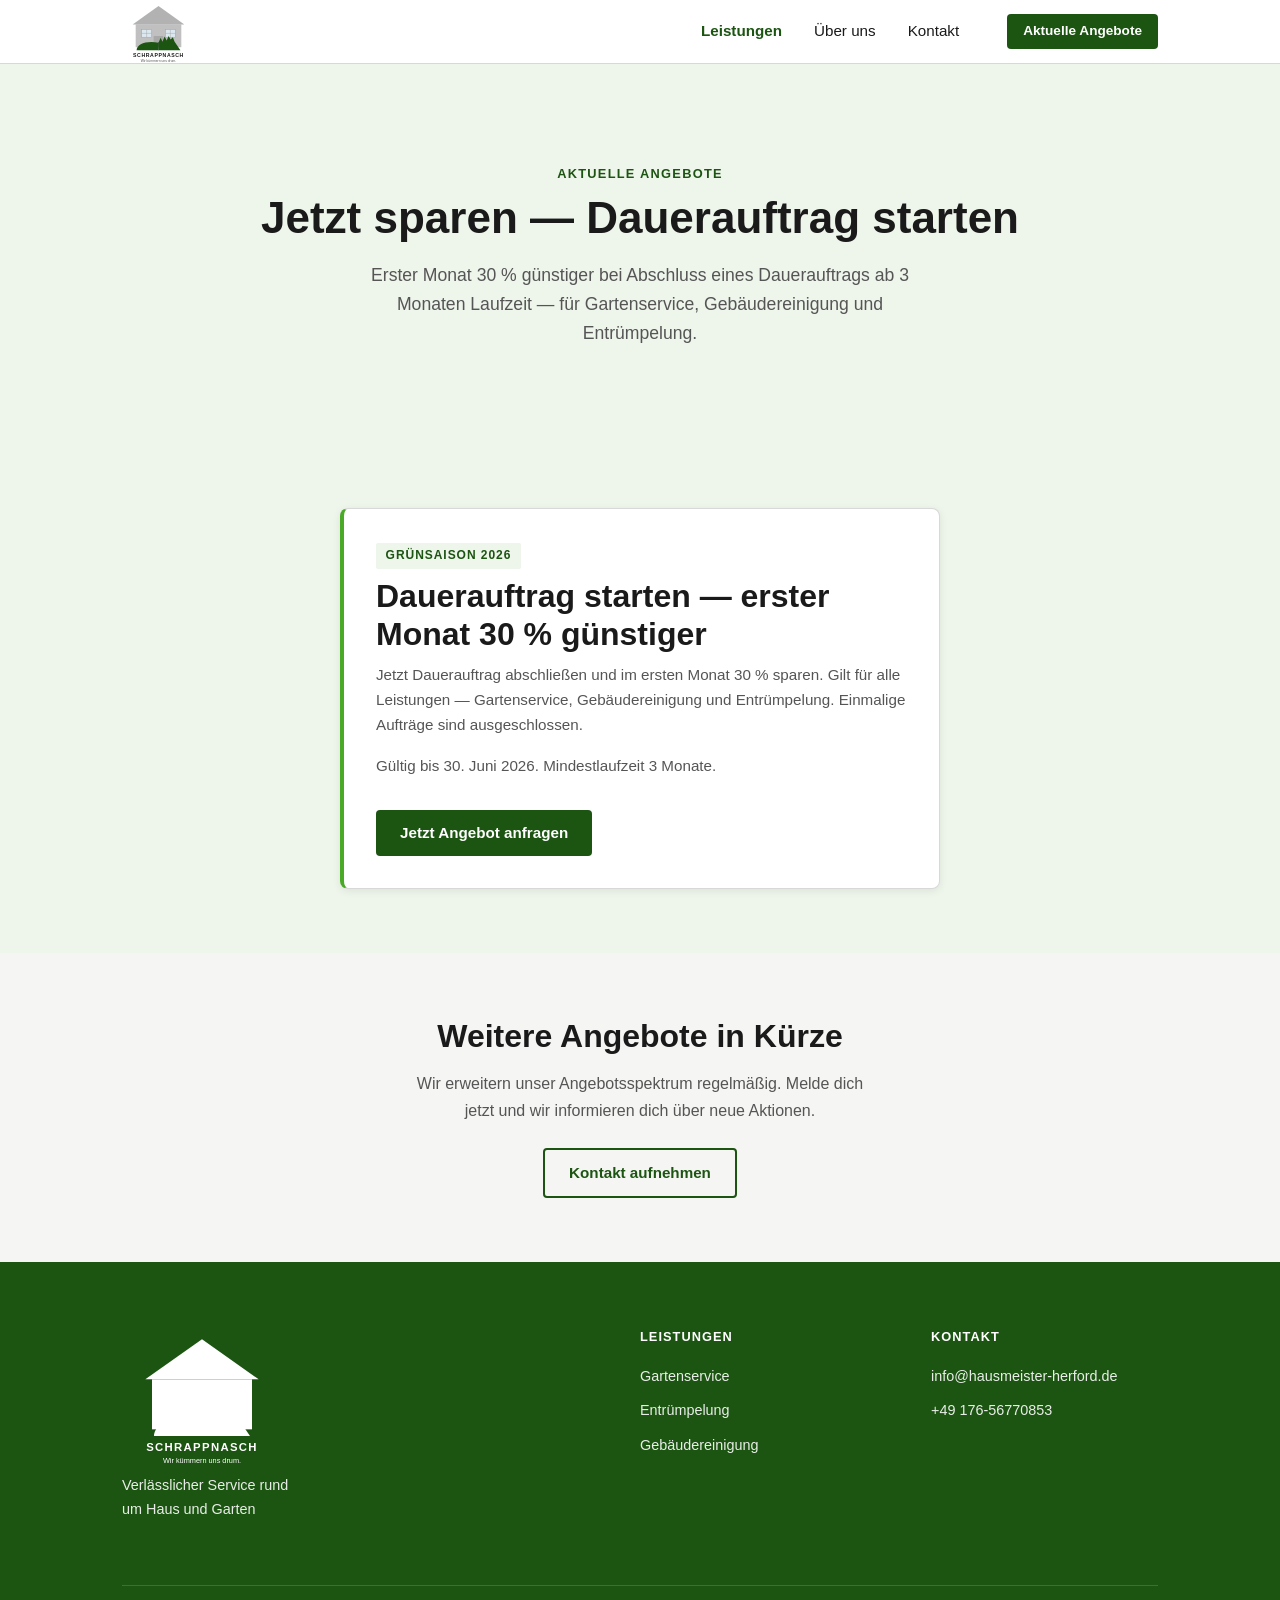
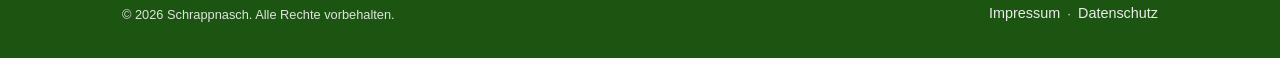
==== angebote.html @ 30c29d52 "Navigation hat jetzt Aktuelle ANgebote Button, dazu auch neue Seite und in index.html werden alle CT" ====
<!DOCTYPE html>
<html lang="de">
<head>
  <meta charset="UTF-8">
  <meta name="viewport" content="width=device-width, initial-scale=1.0">
  <meta name="description" content="Aktuelle Angebote von Schrappnasch Dienstleister — erster Dauerauftragsmonat 30 % günstiger für Gartenservice, Gebäudereinigung und Entrümpelung in Herford und Umgebung.">
  <title>Aktuelle Angebote – Schrappnasch</title>
  <link rel="stylesheet" href="style.css">
</head>

<!-- Cloudflare Web Analytics -->
<script defer src='https://static.cloudflareinsights.com/beacon.min.js' data-cf-beacon='{"token": "2b2020b8afcb4c09b1f2dd87deec139b"}'></script>
<!-- End Cloudflare Web Analytics -->
 
<body>

  <!-- NAVIGATION -->
  <nav class="nav">
    <div class="nav__inner">
      <a href="index.html">
        <img src="Resources/schrappnasch_logo_final.svg"
             alt="Schrappnasch – Wir kümmern uns drum."
             width="680" height="255"
             class="nav__logo">
      </a>
      <ul class="nav__links" id="navLinks">
        <li><a href="index.html#leistungen" class="nav__link nav__link--active">Leistungen</a></li>
        <li><a href="ueber-uns.html"        class="nav__link">Über uns</a></li>
        <li><a href="kontakt.html"          class="nav__link">Kontakt</a></li>
        <li class="nav__cta">
          <a href="angebote.html" class="btn btn--primary btn--sm">Aktuelle Angebote</a>
        </li>
      </ul>
      <button class="nav__toggle" id="navToggle"
              aria-label="Menü öffnen" aria-expanded="false">
        <span></span>
        <span></span>
        <span></span>
      </button>
    </div>
  </nav>

  <main>

    <section class="hero">
      <div class="container">
        <span class="section-header__label">Aktuelle Angebote</span>
        <h1>Jetzt sparen — Dauerauftrag starten</h1>
        <p class="hero__subtitle">
          Erster Monat 30 % günstiger bei Abschluss
          eines Dauerauftrags ab 3 Monaten Laufzeit —
          für Gartenservice, Gebäudereinigung und Entrümpelung.
        </p>
      </div>
    </section>

    <section class="section section--alt">
      <div class="container">
        <div class="card card--featured" style="max-width:600px; margin:0 auto;">
          <span class="card__tag">Grünsaison 2026</span>
          <h2 class="card__title">Dauerauftrag starten —
            erster Monat 30 % günstiger</h2>
          <p class="card__body">
            Jetzt Dauerauftrag abschließen und im ersten Monat
            30 % sparen. Gilt für alle Leistungen —
            Gartenservice, Gebäudereinigung und Entrümpelung.
            Einmalige Aufträge sind ausgeschlossen.
          </p>
          <p class="card__body" style="margin-top:0.5rem;">
            Gültig bis 30. Juni 2026.
            Mindestlaufzeit 3 Monate.
          </p>
          <a href="kontakt.html"
            class="btn btn--primary"
            style="margin-top:1rem;">
            Jetzt Angebot anfragen
          </a>
        </div>
      </div>
    </section>

    <section class="section">
      <div class="container text-center">
        <h2 style="margin-bottom:1rem;">
          Weitere Angebote in Kürze
        </h2>
        <p style="max-width:480px; margin:0 auto;
          color:var(--text-secondary);">
          Wir erweitern unser Angebotsspektrum regelmäßig.
          Melde dich jetzt und wir informieren dich
          über neue Aktionen.
        </p>
        <a href="kontakt.html"
          class="btn btn--outline"
          style="margin-top:1.5rem;">
          Kontakt aufnehmen
        </a>
      </div>
    </section>

  </main>

  <!-- FOOTER -->
  <footer class="footer">
    <div class="container">
      <div class="footer__inner">

        <div class="footer__brand">
          <img src="Resources/schrappnasch_logo_final.svg"
               alt="Schrappnasch"
               width="680" height="255"
               class="footer__logo">
          <p>Verlässlicher Service rund<br>um Haus und Garten</p>
        </div>

        <div>
          <p class="footer__heading">Leistungen</p>
          <ul class="footer__links">
            <li><a href="gartenservice.html"     class="footer__link">Gartenservice</a></li>
            <li><a href="entruempelung.html"     class="footer__link">Entrümpelung</a></li>
            <li><a href="gebaeudereinigung.html" class="footer__link">Gebäudereinigung</a></li>
          </ul>
        </div>

        <div>
          <p class="footer__heading">Kontakt</p>
          <ul class="footer__links">
            <li><a href="mailto:schroeder.david.ds@gmail.com" class="footer__link">info@hausmeister-herford.de</a></li>
            <li><a href="tel:+4917656770853"                  class="footer__link">+49 176-56770853</a></li>
          </ul>
        </div>

      </div>
      <div class="footer__bottom">
        <span>&copy; 2026 Schrappnasch. Alle Rechte vorbehalten.</span>
        <span>
          <a href="impressum.html"    class="footer__link">Impressum</a>
          &nbsp;·&nbsp;
          <a href="datenschutz.html" class="footer__link">Datenschutz</a>
        </span>
      </div>
    </div>
  </footer>

  <!-- Mobile Nav Toggle -->
  <script>
    (function () {
      var toggle = document.getElementById('navToggle');
      var links  = document.getElementById('navLinks');

      toggle.addEventListener('click', function () {
        var open = links.classList.toggle('is-open');
        toggle.setAttribute('aria-expanded', open ? 'true' : 'false');
      });

      links.querySelectorAll('.nav__link').forEach(function (link) {
        link.addEventListener('click', function () {
          links.classList.remove('is-open');
          toggle.setAttribute('aria-expanded', 'false');
        });
      });
    }());
  </script>

</body>
</html>
---- style.css ----
/* ===========================
   CUSTOM PROPERTIES
   =========================== */
:root {
  --bg-page:     #f5f5f3;
  --bg-card:     #ffffff;
  --bg-section:  #eef5eb;
  --text-primary:   #1a1a1a;
  --text-secondary: #555555;
  --green-dark:   #1c5412;
  --green-accent: #4aaa28;
  --grey-mid:  #888888;
  --border:    #d8d8d8;

  --font-family:     Arial, Helvetica, sans-serif;
  --font-size-base:  16px;
  --line-height:     1.65;

  --sp-xs: 0.25rem;
  --sp-sm: 0.5rem;
  --sp-md: 1rem;
  --sp-lg: 2rem;
  --sp-xl: 4rem;

  --radius:    4px;
  --radius-lg: 8px;
  --shadow:    0 2px 8px rgba(0, 0, 0, 0.08);
  --transition: 0.18s ease;

  --container-max: 1100px;
  --nav-height:    64px;
}


/* ===========================
   RESET
   =========================== */
*, *::before, *::after {
  box-sizing: border-box;
  margin: 0;
  padding: 0;
}

html {
  scroll-behavior: smooth;
  font-size: var(--font-size-base);
  overflow-y: scroll;
}

body {
  font-family: var(--font-family);
  background-color: var(--bg-page);
  color: var(--text-primary);
  line-height: var(--line-height);
  -webkit-font-smoothing: antialiased;
}

img, svg {
  display: block;
  max-width: 100%;
}

ul, ol { list-style: none; }
a      { color: inherit; text-decoration: none; }

button {
  cursor: pointer;
  font-family: inherit;
  border: none;
  background: none;
}


/* ===========================
   TYPOGRAPHY
   =========================== */
h1, h2, h3, h4 {
  font-weight: 700;
  line-height: 1.2;
  color: var(--text-primary);
}

h1 { font-size: clamp(1.75rem, 4vw,   2.75rem); }
h2 { font-size: clamp(1.4rem,  3vw,   2rem);    }
h3 { font-size: clamp(1.1rem,  2.5vw, 1.4rem);  }
h4 { font-size: 1rem; }

p {
  color: var(--text-secondary);
  margin-bottom: var(--sp-md);
}
p:last-child { margin-bottom: 0; }

.text-center { text-align: center; }
.text-muted  { color: var(--text-secondary); }
.text-small  { font-size: 0.875rem; }


/* ===========================
   LAYOUT
   =========================== */
.container {
  max-width: var(--container-max);
  margin: 0 auto;
  padding: 0 var(--sp-lg);
}

.section      { padding: var(--sp-xl) 0; }
.section--alt { background-color: var(--bg-section); }

.grid     { display: grid; gap: var(--sp-lg); }
.grid--2  { grid-template-columns: repeat(2, 1fr); }
.grid--3  { grid-template-columns: repeat(3, 1fr); }
.grid--4  { grid-template-columns: repeat(4, 1fr); }

.flex          { display: flex; }
.flex--center  { align-items: center; justify-content: center; }
.flex--between { align-items: center; justify-content: space-between; }
.gap-sm        { gap: var(--sp-sm); }
.gap-md        { gap: var(--sp-md); }
.gap-lg        { gap: var(--sp-lg); }


/* ===========================
   NAVIGATION
   =========================== */
.nav {
  position: sticky;
  top: 0;
  z-index: 100;
  height: var(--nav-height);
  background-color: var(--bg-card);
  border-bottom: 1px solid var(--border);
  display: flex;
  align-items: center;
}

.nav__inner {
  display: flex;
  align-items: center;
  justify-content: space-between;
  width: 100%;
  max-width: var(--container-max);
  margin: 0 auto;
  padding: 0 var(--sp-lg);
}

.nav__logo { height: 64px; width: auto; }

.nav__links {
  display: flex;
  align-items: center;
  gap: var(--sp-lg);
}

.nav__link {
  font-size: 0.95rem;
  font-weight: 500;
  transition: color var(--transition);
}
.nav__link:hover       { color: var(--green-accent); }
.nav__link--active     { color: var(--green-dark); font-weight: 700; }

.nav__cta { margin-left: var(--sp-md); }

.nav__toggle {
  display: none;
  flex-direction: column;
  gap: 5px;
  padding: var(--sp-sm);
}
.nav__toggle span {
  display: block;
  width: 24px;
  height: 2px;
  background-color: var(--text-primary);
  transition: var(--transition);
}


/* ===========================
   HERO
   =========================== */
.hero {
  background-color: var(--bg-section);
  padding: calc(var(--sp-xl) * 1.5) 0;
  text-align: center;
}

.hero__subtitle {
  font-size: 1.1rem;
  color: var(--text-secondary);
  max-width: 560px;
  margin: var(--sp-md) auto var(--sp-lg);
}

.hero__actions {
  display: flex;
  gap: var(--sp-md);
  justify-content: center;
  flex-wrap: wrap;
}


/* ===========================
   BUTTONS
   =========================== */
.btn {
  display: inline-flex;
  align-items: center;
  justify-content: center;
  gap: var(--sp-sm);
  padding: 0.65rem 1.5rem;
  border-radius: var(--radius);
  font-size: 0.95rem;
  font-weight: 600;
  white-space: nowrap;
  transition:
    background-color var(--transition),
    color            var(--transition),
    border-color     var(--transition);
}

.btn--primary {
  background-color: var(--green-dark);
  color: #fff;
}
.btn--primary:hover { background-color: var(--green-accent); }

.btn--secondary {
  background-color: var(--green-accent);
  color: #fff;
}
.btn--secondary:hover { background-color: var(--green-dark); }

.btn--outline {
  background-color: transparent;
  color: var(--green-dark);
  border: 2px solid var(--green-dark);
}
.btn--outline:hover {
  background-color: var(--green-dark);
  color: #fff;
}

.btn--ghost { background-color: transparent; color: var(--text-secondary); }
.btn--ghost:hover { color: var(--green-dark); }

.btn--lg { padding: 0.85rem 2rem; font-size: 1rem; }
.btn--sm { padding: 0.4rem  1rem; font-size: 0.85rem; }


/* ===========================
   CARDS
   =========================== */
.card {
  background-color: var(--bg-card);
  border: 1px solid var(--border);
  border-radius: var(--radius-lg);
  padding: var(--sp-lg);
  box-shadow: var(--shadow);
}

.card__image {
  width: 100%;
  aspect-ratio: 16 / 9;
  border-radius: var(--radius);
  margin-bottom: var(--sp-md);
  overflow: hidden;
}

.card__tag {
  display: inline-block;
  font-size: 0.75rem;
  font-weight: 700;
  text-transform: uppercase;
  letter-spacing: 0.08em;
  color: var(--green-dark);
  background-color: var(--bg-section);
  padding: 0.2rem 0.6rem;
  border-radius: 2px;
  margin-bottom: var(--sp-sm);
}

.card__title { margin-bottom: var(--sp-sm); }

.card__body {
  color: var(--text-secondary);
  font-size: 0.95rem;
}

.card--featured { border-left: 4px solid var(--green-accent); }


/* ===========================
   SECTION HEADER
   =========================== */
.section-header {
  text-align: center;
  margin-bottom: var(--sp-xl);
}

.section-header__label {
  display: inline-block;
  font-size: 0.8rem;
  font-weight: 700;
  text-transform: uppercase;
  letter-spacing: 0.1em;
  color: var(--green-dark);
  margin-bottom: var(--sp-sm);
}

.section-header__title  { margin-bottom: var(--sp-sm); }

.section-header__body {
  max-width: 540px;
  margin: 0 auto;
  color: var(--text-secondary);
}


/* ===========================
   IMAGES
   =========================== */
.placeholder-img {
  background-color: var(--bg-section);
  border: 1px dashed var(--border);
  display: flex;
  align-items: center;
  justify-content: center;
  color: var(--grey-mid);
  font-size: 0.85rem;
  width: 100%;
}

.img-hero { height: 380px; }


/* ===========================
   DIVIDER & BADGE
   =========================== */
.divider {
  border: none;
  border-top: 1px solid var(--border);
  margin: var(--sp-lg) 0;
}

.badge {
  display: inline-flex;
  align-items: center;
  gap: var(--sp-xs);
  background-color: var(--bg-section);
  border: 1px solid var(--border);
  color: var(--green-dark);
  font-size: 0.8rem;
  font-weight: 600;
  padding: 0.25rem 0.75rem;
  border-radius: 100px;
}


/* ===========================
   FOOTER
   =========================== */
.footer {
  background-color: var(--green-dark);
  color: #fff;
  padding: var(--sp-xl) 0 var(--sp-lg);
}

.footer__inner {
  display: grid;
  grid-template-columns: 2fr 1fr 1fr;
  gap: var(--sp-xl);
  margin-bottom: var(--sp-xl);
}

.footer__logo {
  height: 140px;
  width: auto;
  filter: brightness(0) invert(1);
}

.footer__brand p {
  color: rgba(255, 255, 255, 0.9);
  font-size: 0.9rem;
  margin-top: var(--sp-sm);
}

.footer__heading {
  font-size: 0.8rem;
  font-weight: 700;
  text-transform: uppercase;
  letter-spacing: 0.08em;
  color: #ffffff;
  margin-bottom: var(--sp-md);
}

.footer__links {
  display: flex;
  flex-direction: column;
  gap: var(--sp-sm);
}

.footer__link {
  color: rgba(255, 255, 255, 0.9);
  font-size: 0.9rem;
  transition: color var(--transition);
}
.footer__link:hover { color: #fff; }

.footer__bottom {
  border-top: 1px solid rgba(255, 255, 255, 0.15);
  padding-top: var(--sp-md);
  display: flex;
  justify-content: space-between;
  align-items: center;
  font-size: 0.8rem;
  color: rgba(255, 255, 255, 0.85);
}


/* ===========================
   RESPONSIVE — TABLET
   =========================== */
@media (max-width: 900px) {
  .grid--3 { grid-template-columns: repeat(2, 1fr); }
  .grid--4 { grid-template-columns: repeat(2, 1fr); }

  .footer__inner {
    grid-template-columns: 1fr 1fr;
  }
  .footer__brand {
    grid-column: 1 / -1;
  }
}


/* ===========================
   RESPONSIVE — MOBILE
   =========================== */
@media (max-width: 768px) {
  :root {
    --sp-xl: 2.5rem;
  }

  .grid--2,
  .grid--3,
  .grid--4 {
    grid-template-columns: 1fr;
  }

  /* Mobile nav */
  .nav__links {
    display: none;
    position: absolute;
    top: var(--nav-height);
    left: 0;
    right: 0;
    background-color: var(--bg-card);
    flex-direction: column;
    align-items: flex-start;
    padding: var(--sp-md) var(--sp-lg);
    border-bottom: 1px solid var(--border);
    gap: var(--sp-md);
    box-shadow: var(--shadow);
  }
  .nav__links.is-open { display: flex; }
  .nav__toggle        { display: flex; }
  .nav__cta           { margin-left: 0; }

  .hero__actions {
    flex-direction: column;
    align-items: center;
  }

  .footer__inner {
    grid-template-columns: 1fr;
    gap: var(--sp-lg);
  }

  .footer__bottom {
    flex-direction: column;
    gap: var(--sp-sm);
    text-align: center;
  }

  .img-hero { height: 220px; }
}


/* ===========================
   RESPONSIVE — SMALL MOBILE
   =========================== */
@media (max-width: 480px) {
  .container { padding: 0 var(--sp-md); }
}


/* ===========================
   FORMS
   =========================== */
.form {
  display: flex;
  flex-direction: column;
  gap: var(--sp-md);
}

.form__row {
  display: grid;
  grid-template-columns: 1fr 1fr;
  gap: var(--sp-md);
}

.form__group {
  display: flex;
  flex-direction: column;
  gap: var(--sp-xs);
}

.form__label {
  font-size: 0.875rem;
  font-weight: 600;
  color: var(--text-primary);
}

.form__label--required::after {
  content: ' *';
  color: var(--green-accent);
}

.form__input,
.form__textarea,
.form__select {
  font-family: var(--font-family);
  font-size: 0.95rem;
  color: var(--text-primary);
  background-color: var(--bg-card);
  border: 1px solid var(--border);
  border-radius: var(--radius);
  padding: 0.6rem 0.85rem;
  width: 100%;
  transition: border-color var(--transition), box-shadow var(--transition);
  appearance: none;
}

.form__input:focus,
.form__textarea:focus,
.form__select:focus {
  outline: none;
  border-color: var(--green-accent);
  box-shadow: 0 0 0 3px rgba(74, 170, 40, 0.15);
}

.form__input::placeholder,
.form__textarea::placeholder {
  color: var(--grey-mid);
}

.form__textarea {
  resize: vertical;
  min-height: 140px;
}

.form__hint {
  font-size: 0.8rem;
  color: var(--grey-mid);
}

@media (max-width: 600px) {
  .form__row { grid-template-columns: 1fr; }
}
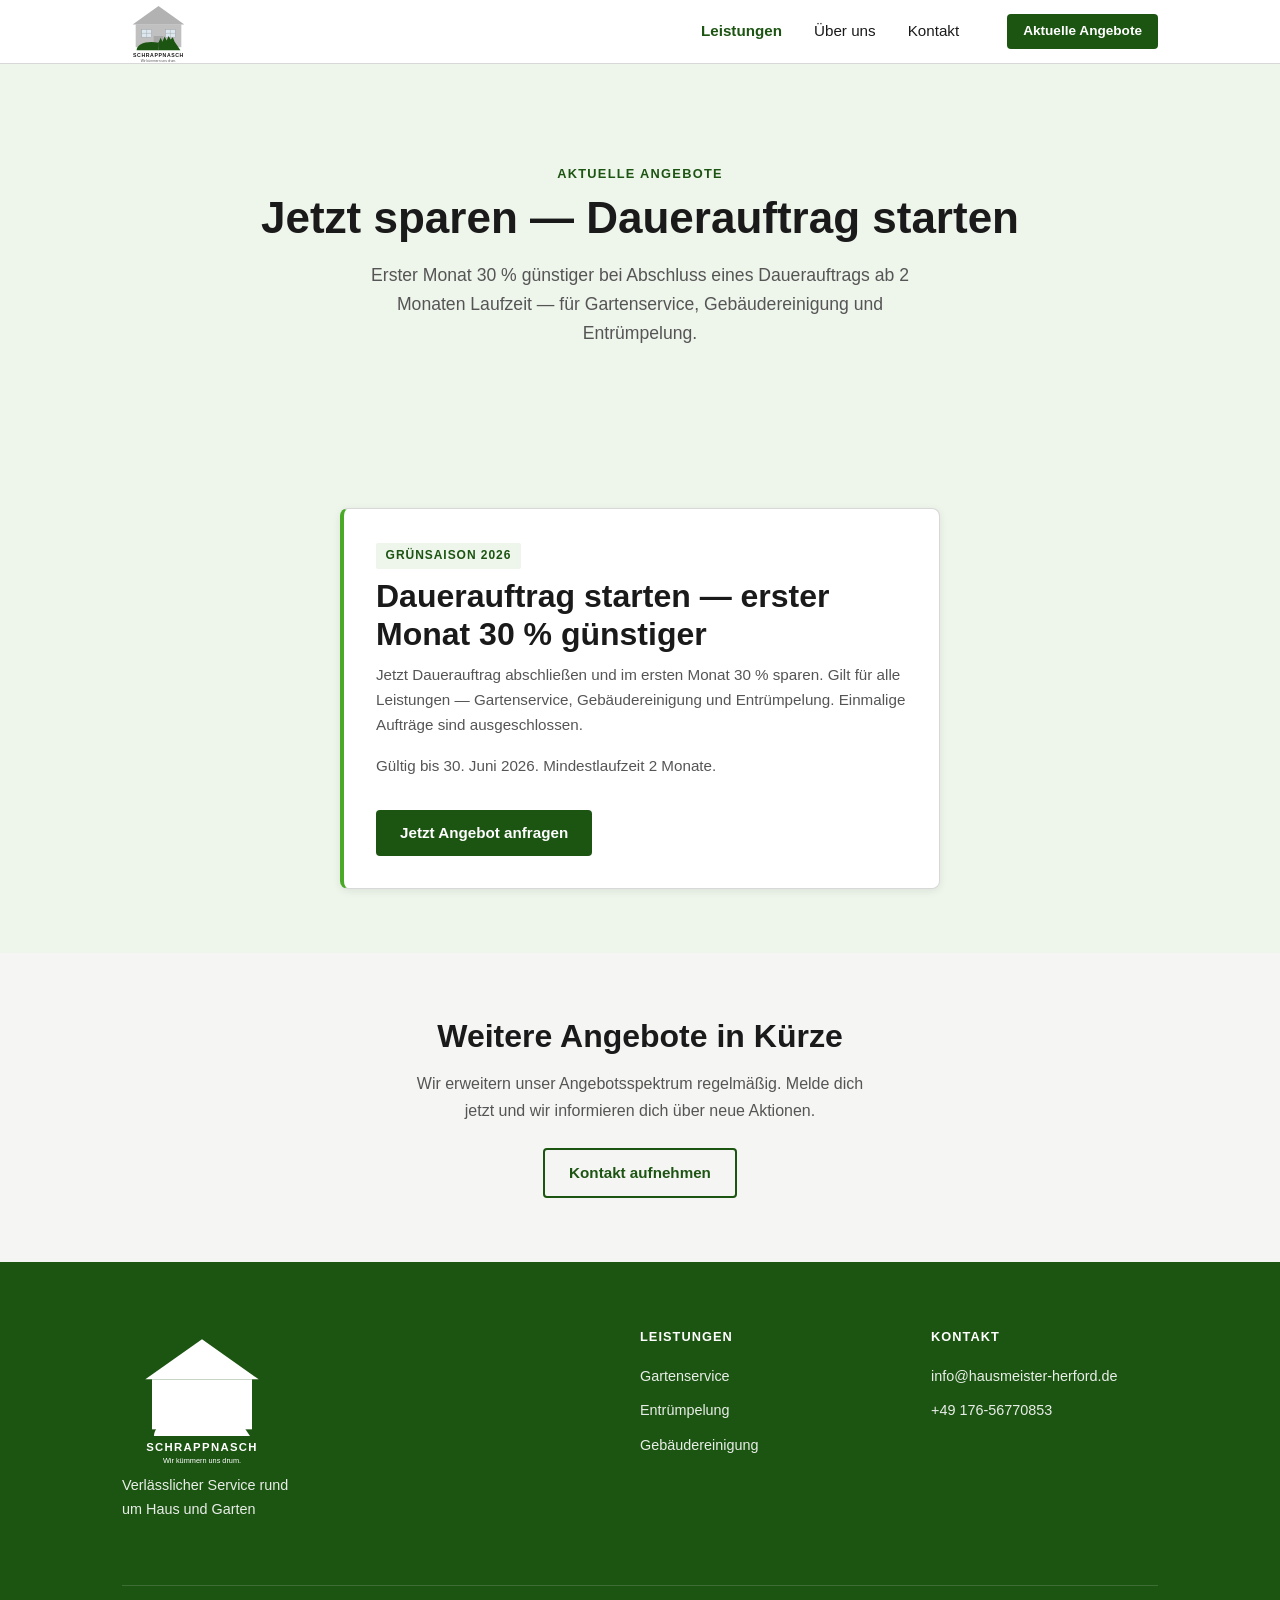
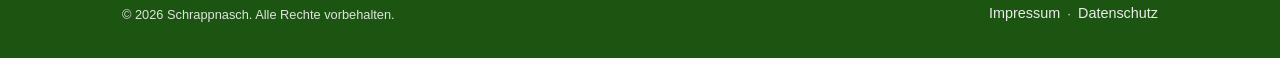
==== commit b0ff9365: "ANpassung der Email auf allen Seiten und Überarbeitung von impressum.html sowie datenschutz.html" ====
--- a/angebote.html
+++ b/angebote.html
@@ -8,10 +8,6 @@
   <link rel="stylesheet" href="style.css">
 </head>
 
-<!-- Cloudflare Web Analytics -->
-<script defer src='https://static.cloudflareinsights.com/beacon.min.js' data-cf-beacon='{"token": "2b2020b8afcb4c09b1f2dd87deec139b"}'></script>
-<!-- End Cloudflare Web Analytics -->
- 
 <body>
 
   <!-- NAVIGATION -->
@@ -48,7 +44,7 @@
         <h1>Jetzt sparen — Dauerauftrag starten</h1>
         <p class="hero__subtitle">
           Erster Monat 30 % günstiger bei Abschluss
-          eines Dauerauftrags ab 3 Monaten Laufzeit —
+          eines Dauerauftrags ab 2 Monaten Laufzeit —
           für Gartenservice, Gebäudereinigung und Entrümpelung.
         </p>
       </div>
@@ -68,7 +64,7 @@
           </p>
           <p class="card__body" style="margin-top:0.5rem;">
             Gültig bis 30. Juni 2026.
-            Mindestlaufzeit 3 Monate.
+            Mindestlaufzeit 2 Monate.
           </p>
           <a href="kontakt.html"
             class="btn btn--primary"
@@ -162,5 +158,9 @@
     }());
   </script>
 
+  <!-- Cloudflare Web Analytics -->
+  <script defer src='https://static.cloudflareinsights.com/beacon.min.js' data-cf-beacon='{"token": "2b2020b8afcb4c09b1f2dd87deec139b"}'></script>
+  <!-- End Cloudflare Web Analytics -->
+
 </body>
 </html>
